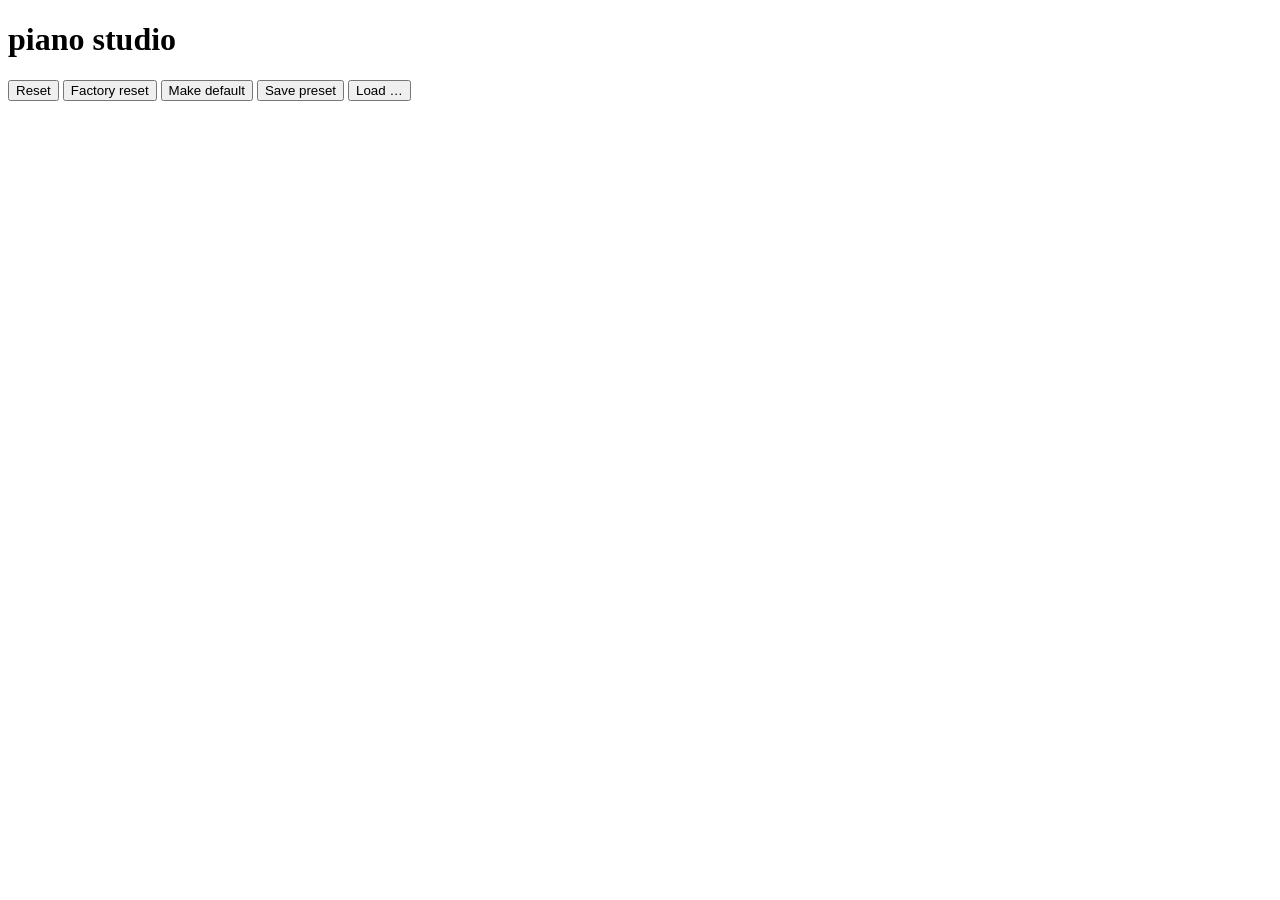
==== supercollider/piano_studio/web/index.html @ 7303296d "piano studio: live touchscreen UI for the Wooting/MIDI piano patch Sister of tanpura_studio, mirrors" ====
<!DOCTYPE html>
<html lang="en">
<head>
  <meta charset="utf-8">
  <meta name="viewport" content="width=device-width, initial-scale=1, user-scalable=no">
  <title>piano studio</title>
  <link rel="stylesheet" href="/style.css">
</head>
<body>
  <header>
    <h1>piano studio</h1>
    <div class="actions">
      <button id="btnReset" class="action danger">Reset</button>
      <button id="btnFactoryReset" class="action danger">Factory reset</button>
      <button id="btnMakeDefault" class="action">Make default</button>
      <button id="btnSave" class="action primary">Save preset</button>
      <button id="btnLoad" class="action">Load …</button>
    </div>
  </header>

  <main id="sections">
    <!-- Sections rendered by app.js from a config -->
  </main>

  <div id="loadOverlay" class="overlay" hidden>
    <div class="overlay-card">
      <h2>Load preset</h2>
      <ul id="presetList"></ul>
      <button id="btnLoadCancel">Cancel</button>
    </div>
  </div>

  <div id="savedToast" class="toast" hidden></div>

  <script src="/app.js"></script>
</body>
</html>
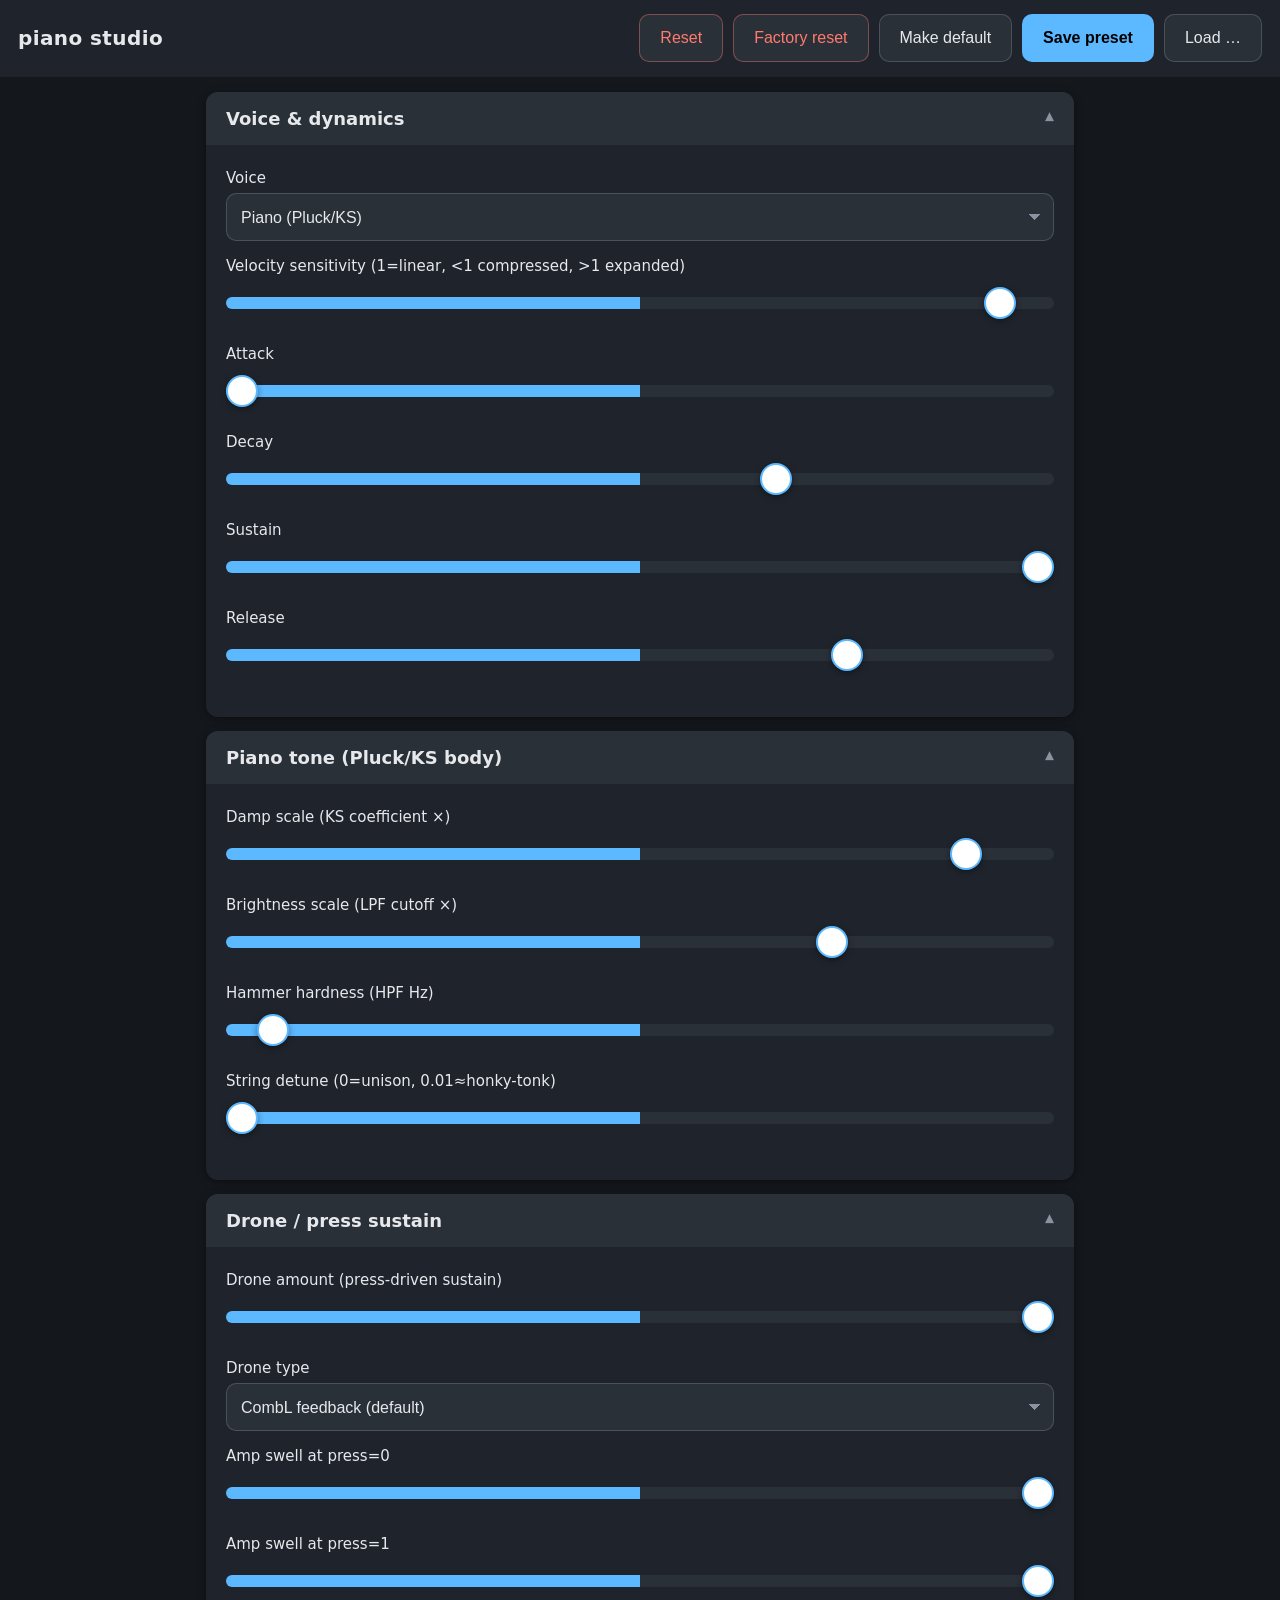
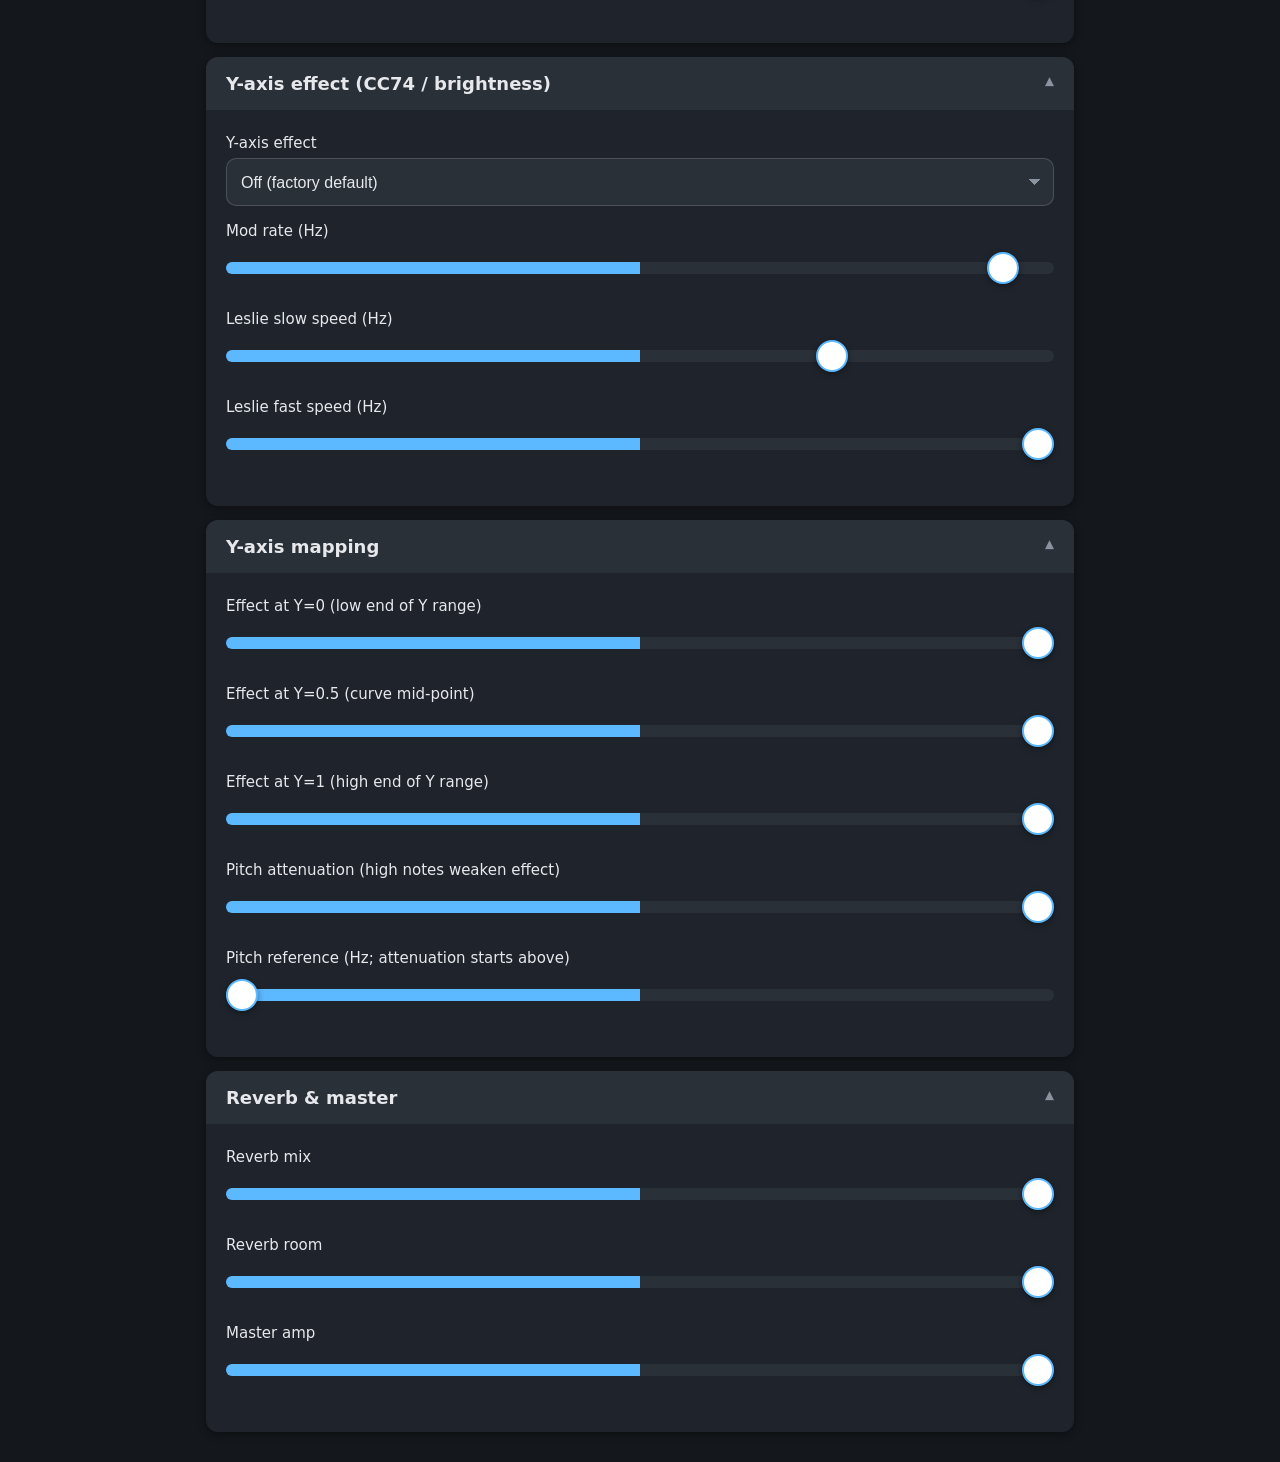
==== commit e70e4360: "linux: fix Exquis board grouping and subpath UIs" ====
--- a/supercollider/piano_studio/web/index.html
+++ b/supercollider/piano_studio/web/index.html
@@ -4,7 +4,7 @@
   <meta charset="utf-8">
   <meta name="viewport" content="width=device-width, initial-scale=1, user-scalable=no">
   <title>piano studio</title>
-  <link rel="stylesheet" href="/style.css">
+  <link rel="stylesheet" href="./style.css">
 </head>
 <body>
   <header>
@@ -32,6 +32,6 @@
 
   <div id="savedToast" class="toast" hidden></div>
 
-  <script src="/app.js"></script>
+  <script src="./app.js"></script>
 </body>
 </html>
--- a/supercollider/piano_studio/web/style.css
+++ b/supercollider/piano_studio/web/style.css
@@ -0,0 +1,280 @@
+:root {
+  --bg: #14171c;
+  --panel: #1f242c;
+  --panel-2: #2a3038;
+  --text: #e6e8ec;
+  --muted: #8a93a0;
+  --accent: #5cb8ff;
+  --danger: #ff7b6e;
+  --green: #6ed28a;
+  --shadow: rgba(0, 0, 0, 0.4);
+}
+
+* { box-sizing: border-box; }
+
+/* `display: flex` on .overlay would otherwise win over the `hidden`
+   attribute and show the load overlay on page load. */
+[hidden] { display: none !important; }
+
+html, body {
+  margin: 0;
+  padding: 0;
+  background: var(--bg);
+  color: var(--text);
+  font-family: ui-sans-serif, system-ui, sans-serif;
+  -webkit-tap-highlight-color: transparent;
+  user-select: none;
+  font-size: 16px;
+}
+
+header {
+  display: flex;
+  align-items: center;
+  justify-content: space-between;
+  padding: 14px 18px;
+  background: var(--panel);
+  box-shadow: 0 1px 0 rgba(255, 255, 255, 0.05);
+  position: sticky;
+  top: 0;
+  z-index: 5;
+}
+
+header h1 {
+  font-size: 20px;
+  font-weight: 600;
+  margin: 0;
+  letter-spacing: 0.02em;
+}
+
+.actions {
+  display: flex;
+  gap: 10px;
+}
+
+button.action {
+  font-size: 16px;
+  padding: 12px 20px;
+  border-radius: 10px;
+  border: 1px solid rgba(255, 255, 255, 0.16);
+  background: var(--panel-2);
+  color: var(--text);
+  cursor: pointer;
+  min-height: 48px;
+}
+
+button.action.primary {
+  background: var(--accent);
+  color: #000;
+  border-color: transparent;
+  font-weight: 600;
+}
+
+button.action.danger {
+  border-color: rgba(255, 123, 110, 0.4);
+  color: var(--danger);
+}
+
+button.action:active {
+  filter: brightness(0.85);
+}
+
+main {
+  padding: 16px;
+  max-width: 900px;
+  margin: 0 auto;
+}
+
+.section {
+  background: var(--panel);
+  border-radius: 12px;
+  margin-bottom: 14px;
+  overflow: hidden;
+  box-shadow: 0 2px 8px var(--shadow);
+}
+
+.section-head {
+  padding: 16px 20px;
+  display: flex;
+  align-items: center;
+  justify-content: space-between;
+  cursor: pointer;
+  font-weight: 600;
+  font-size: 18px;
+  background: var(--panel-2);
+}
+
+.section-head .chev {
+  transition: transform 0.18s;
+  color: var(--muted);
+}
+
+.section.open .section-head .chev {
+  transform: rotate(180deg);
+}
+
+.section-body {
+  display: none;
+  padding: 8px 20px 20px;
+}
+
+.section.open .section-body { display: block; }
+
+.control {
+  margin: 16px 0;
+}
+
+.control-row {
+  display: flex;
+  align-items: baseline;
+  justify-content: space-between;
+  margin-bottom: 6px;
+}
+
+.control-label {
+  font-size: 15px;
+  color: var(--text);
+  font-weight: 500;
+}
+
+.control-value {
+  font-size: 15px;
+  color: var(--accent);
+  font-variant-numeric: tabular-nums;
+  min-width: 70px;
+  text-align: right;
+}
+
+/* Big touchscreen-friendly slider */
+input[type="range"] {
+  -webkit-appearance: none;
+  appearance: none;
+  width: 100%;
+  height: 44px;
+  background: transparent;
+  margin: 0;
+}
+
+input[type="range"]::-webkit-slider-runnable-track {
+  height: 12px;
+  border-radius: 6px;
+  background: linear-gradient(to right, var(--accent) var(--fill, 50%), var(--panel-2) var(--fill, 50%));
+}
+
+input[type="range"]::-moz-range-track {
+  height: 12px;
+  border-radius: 6px;
+  background: var(--panel-2);
+}
+
+input[type="range"]::-webkit-slider-thumb {
+  -webkit-appearance: none;
+  appearance: none;
+  width: 32px;
+  height: 32px;
+  border-radius: 50%;
+  background: #fff;
+  border: 2px solid var(--accent);
+  cursor: pointer;
+  margin-top: -10px;
+  box-shadow: 0 2px 6px var(--shadow);
+}
+
+input[type="range"]::-moz-range-thumb {
+  width: 32px;
+  height: 32px;
+  border-radius: 50%;
+  background: #fff;
+  border: 2px solid var(--accent);
+  cursor: pointer;
+  box-shadow: 0 2px 6px var(--shadow);
+}
+
+select.mode-select {
+  width: 100%;
+  min-height: 48px;
+  padding: 10px 14px;
+  font-size: 16px;
+  border-radius: 10px;
+  border: 1px solid rgba(255, 255, 255, 0.16);
+  background: var(--panel-2);
+  color: var(--text);
+  cursor: pointer;
+  appearance: none;
+  -webkit-appearance: none;
+  background-image: linear-gradient(45deg, transparent 50%, var(--muted) 50%),
+                    linear-gradient(135deg, var(--muted) 50%, transparent 50%);
+  background-position: calc(100% - 18px) 50%, calc(100% - 12px) 50%;
+  background-size: 6px 6px, 6px 6px;
+  background-repeat: no-repeat;
+  padding-right: 36px;
+}
+
+.toast {
+  position: fixed;
+  bottom: 24px;
+  left: 50%;
+  transform: translateX(-50%);
+  background: var(--green);
+  color: #000;
+  padding: 12px 22px;
+  border-radius: 10px;
+  font-weight: 600;
+  z-index: 10;
+  box-shadow: 0 4px 14px var(--shadow);
+}
+
+.overlay {
+  position: fixed;
+  inset: 0;
+  background: rgba(0, 0, 0, 0.55);
+  z-index: 20;
+  display: flex;
+  align-items: center;
+  justify-content: center;
+  padding: 16px;
+}
+
+.overlay-card {
+  background: var(--panel);
+  border-radius: 14px;
+  padding: 20px;
+  width: min(560px, 100%);
+  max-height: 80vh;
+  overflow-y: auto;
+}
+
+.overlay-card h2 {
+  margin: 0 0 12px;
+  font-size: 20px;
+}
+
+#presetList {
+  list-style: none;
+  margin: 0 0 16px;
+  padding: 0;
+}
+
+#presetList li {
+  padding: 14px 16px;
+  background: var(--panel-2);
+  border-radius: 10px;
+  margin-bottom: 8px;
+  cursor: pointer;
+  display: flex;
+  flex-direction: column;
+  gap: 4px;
+}
+
+#presetList li:active { filter: brightness(0.85); }
+#presetList .preset-when { color: var(--muted); font-size: 13px; }
+#presetList .preset-note { font-size: 14px; color: var(--text); }
+
+#btnLoadCancel {
+  width: 100%;
+  padding: 12px;
+  font-size: 16px;
+  border-radius: 10px;
+  border: 1px solid rgba(255, 255, 255, 0.16);
+  background: var(--panel-2);
+  color: var(--text);
+}
